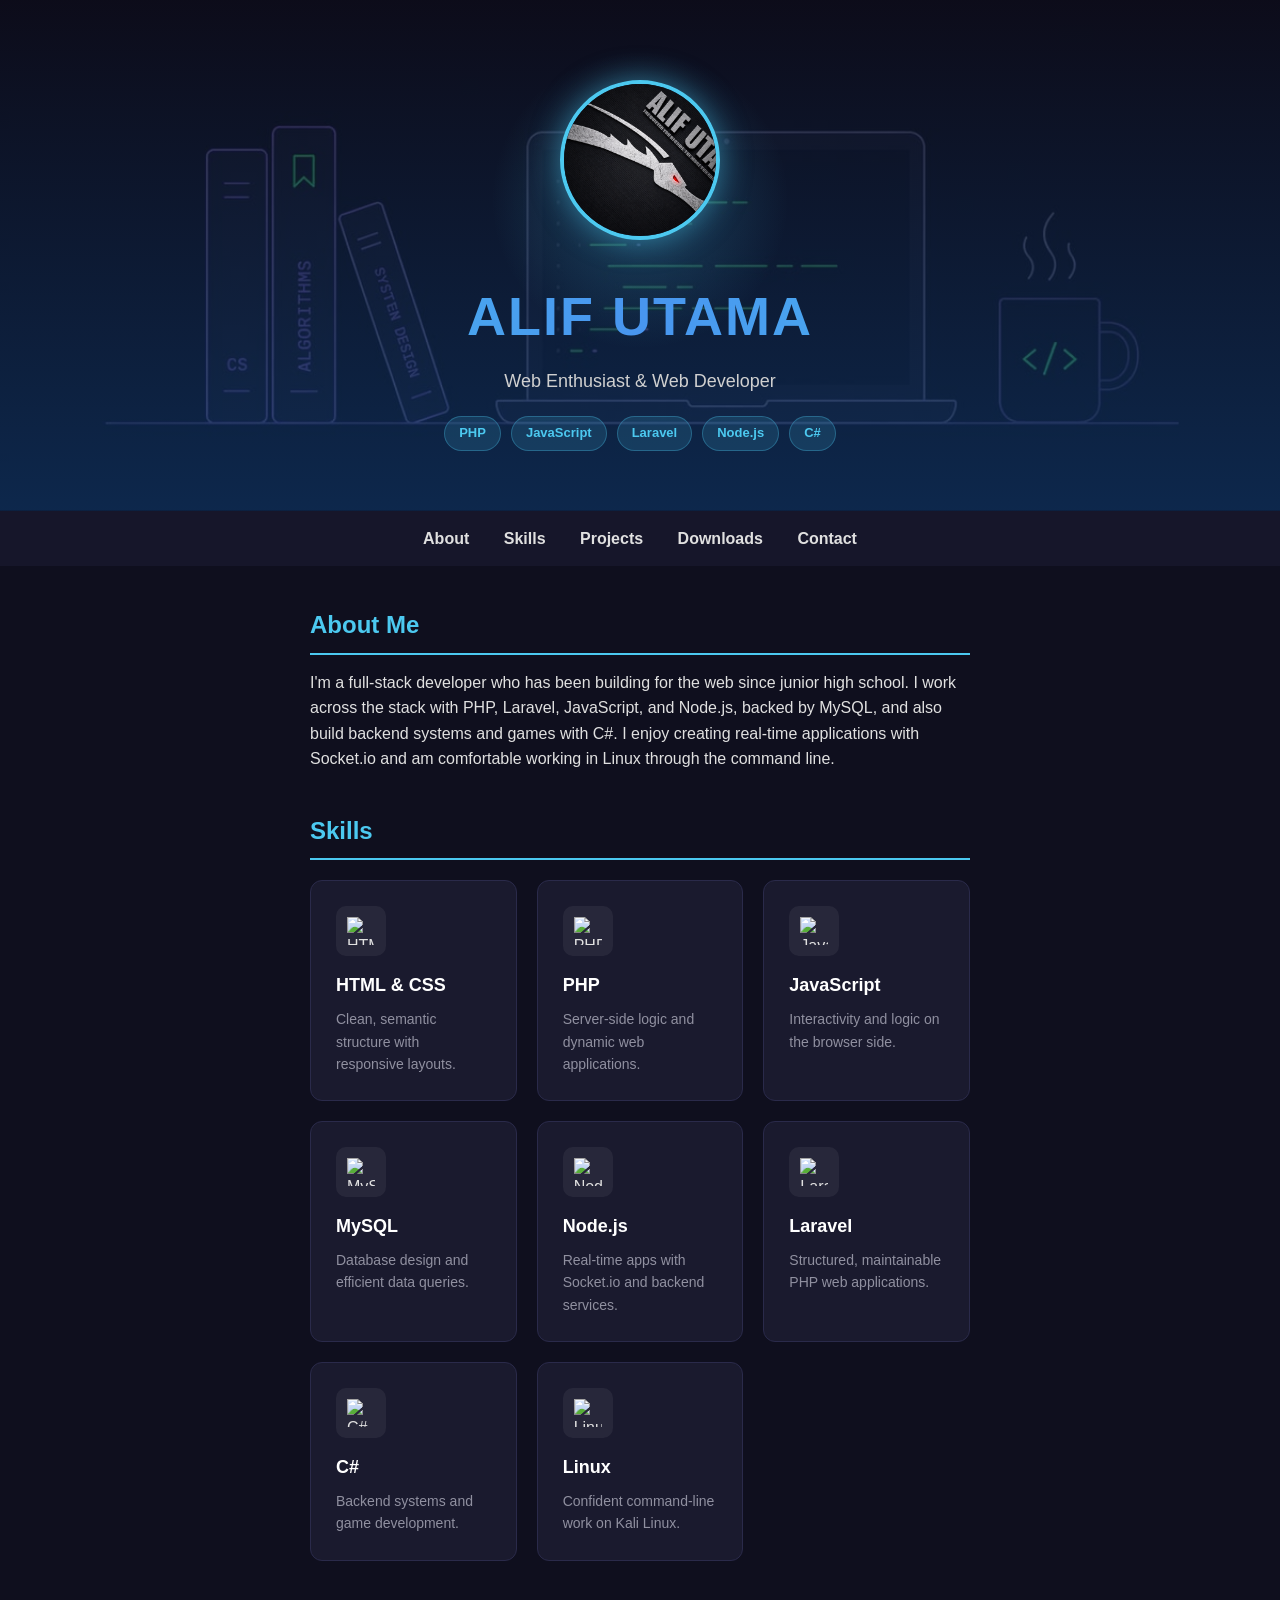
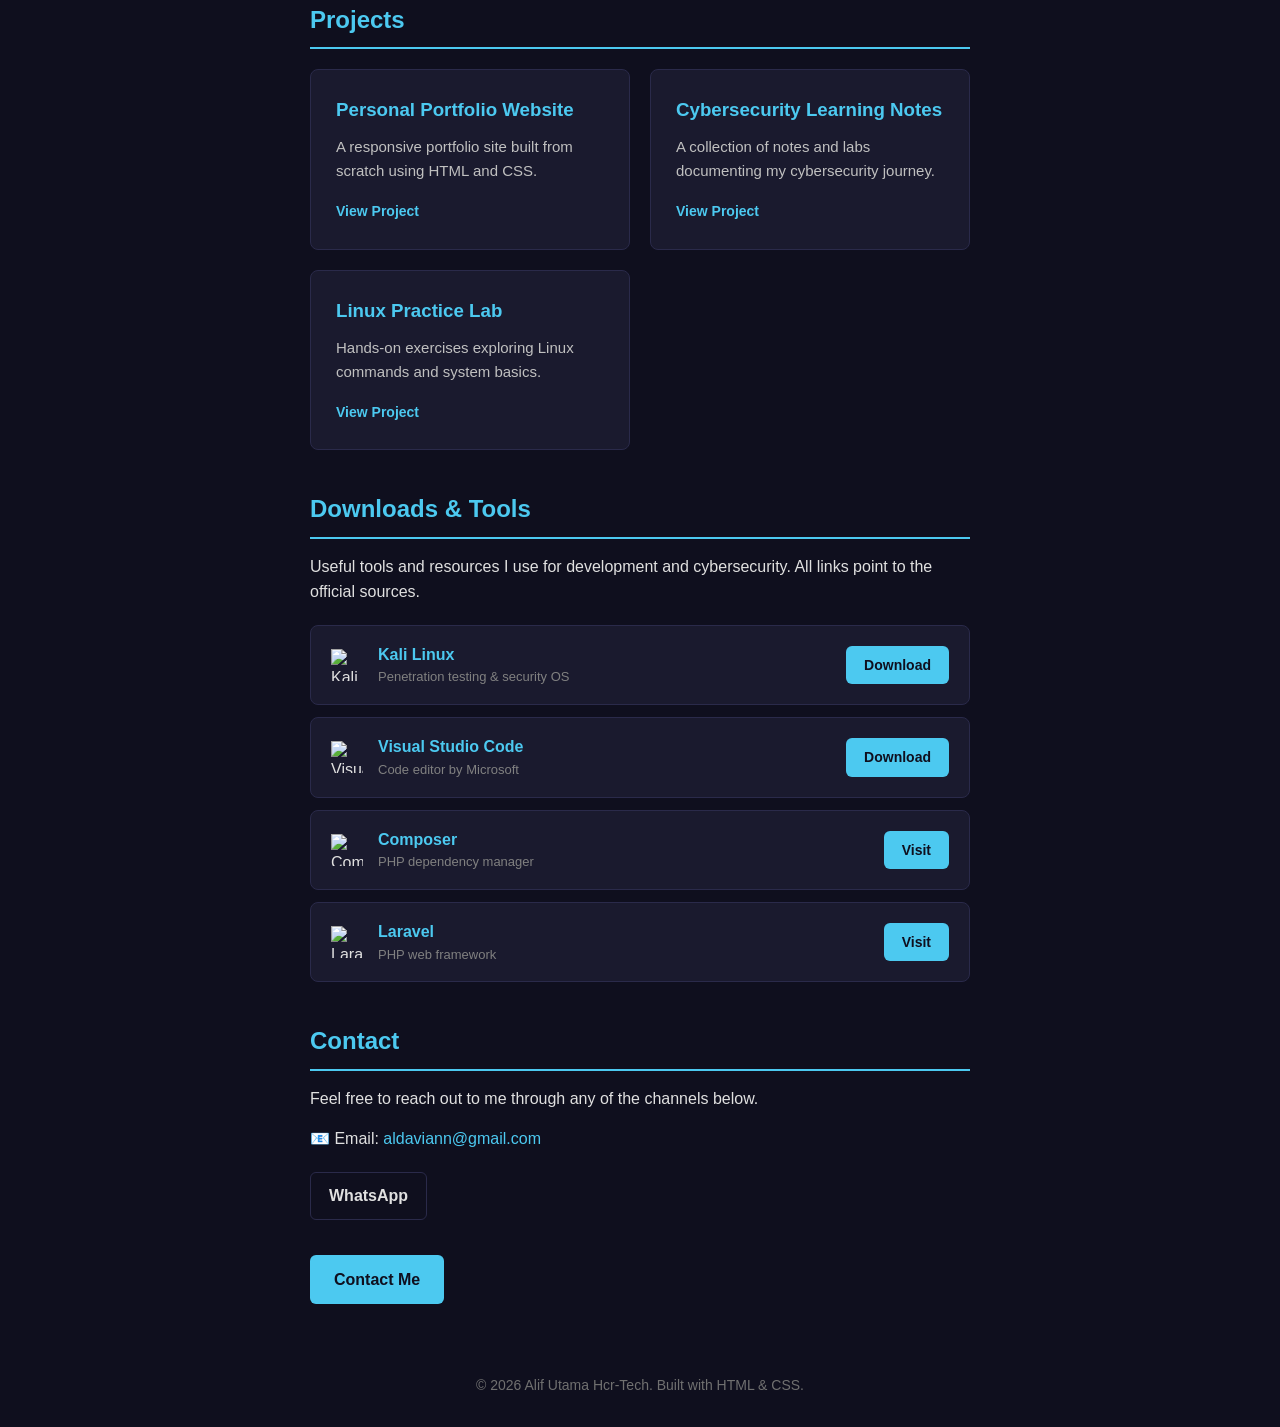
==== index.html @ 962abf38 "Initial commit: portfolio website" ====
<!DOCTYPE html>
<html lang="en">

<head>
    <meta charset="UTF-8">
    <meta name="viewport" content="width=device-width, initial-scale=1.0">
    <meta name="description"
        content="Portfolio of Alif Utama, a web developer and cybersecurity enthusiast. Explore my projects and skills.">
    <meta name="author" content="Alif Utama">
    <title>Alif Utama Hcr-Tech | Portofolio</title>
    <link rel="icon" href="favicon.png" type="image/png">
    <link rel="stylesheet" href="style.css">
</head>

<body>
      <header>
        <img src="profile.png" alt="Alif Utama profile photo" class="profile-pic">
        <h1>ALIF UTAMA</h1>
        <p class="subtitle">Web Enthusiast & Web Developer</p>
        <div class="tech-badges">
            <span>PHP</span>
            <span>JavaScript</span>
            <span>Laravel</span>
            <span>Node.js</span>
            <span>C#</span>
        </div>
    </header>

    <nav>
        <a href="#about">About</a>
        <a href="#skills">Skills</a>
        <a href="#projects">Projects</a>
        <a href="#downloads">Downloads</a>
        <a href="#contact">Contact</a>
    </nav>

            <section id="about">
        <h2>About Me</h2>
        <p>I'm a full-stack developer who has been building for the web since junior high school. I work across the stack with PHP, Laravel, JavaScript, and Node.js, backed by MySQL, and also build backend systems and games with C#. I enjoy creating real-time applications with Socket.io and am comfortable working in Linux through the command line.</p>
    </section>

          <section id="skills">
        <h2>Skills</h2>
        <div class="skill-grid">
            <a href="html-css.html" class="skill-card">
                <div class="skill-icon">
                    <img src="https://cdn.simpleicons.org/html5" alt="HTML & CSS">
                </div>
                <h3>HTML & CSS</h3>
                <p>Clean, semantic structure with responsive layouts.</p>
            </a>
            <a href="php.html" class="skill-card">
                <div class="skill-icon">
                    <img src="https://cdn.simpleicons.org/php" alt="PHP">
                </div>
                <h3>PHP</h3>
                <p>Server-side logic and dynamic web applications.</p>
            </a>
            <a href="javascript.html" class="skill-card">
                <div class="skill-icon">
                    <img src="https://cdn.simpleicons.org/javascript" alt="JavaScript">
                </div>
                <h3>JavaScript</h3>
                <p>Interactivity and logic on the browser side.</p>
            </a>
            <a href="mysql.html" class="skill-card">
                <div class="skill-icon">
                    <img src="https://cdn.simpleicons.org/mysql" alt="MySQL">
                </div>
                <h3>MySQL</h3>
                <p>Database design and efficient data queries.</p>
            </a>
            <a href="nodejs.html" class="skill-card">
                <div class="skill-icon">
                    <img src="https://cdn.simpleicons.org/nodedotjs" alt="Node.js">
                </div>
                <h3>Node.js</h3>
                <p>Real-time apps with Socket.io and backend services.</p>
            </a>
            <a href="laravel.html" class="skill-card">
                <div class="skill-icon">
                    <img src="https://cdn.simpleicons.org/laravel" alt="Laravel">
                </div>
                <h3>Laravel</h3>
                <p>Structured, maintainable PHP web applications.</p>
            </a>
            <a href="csharp.html" class="skill-card">
                <div class="skill-icon">
                    <img src="https://cdn.simpleicons.org/sharp" alt="C#">
                </div>
                <h3>C#</h3>
                <p>Backend systems and game development.</p>
            </a>
            <a href="linux.html" class="skill-card">
                <div class="skill-icon">
                    <img src="https://cdn.simpleicons.org/linux" alt="Linux">
                </div>
                <h3>Linux</h3>
                <p>Confident command-line work on Kali Linux.</p>
            </a>
        </div>
    </section>

    <section id="projects">
        <h2>Projects</h2>
        <div class="project-grid">
            <div class="project-card">
                <h3>Personal Portfolio Website</h3>
                <p>A responsive portfolio site built from scratch using HTML and CSS.</p>
                <a href="#" class="project-link">View Project</a>
            </div>
            <div class="project-card">
                <h3>Cybersecurity Learning Notes</h3>
                <p>A collection of notes and labs documenting my cybersecurity journey.</p>
                <a href="#" class="project-link">View Project</a>
            </div>
            <div class="project-card">
                <h3>Linux Practice Lab</h3>
                <p>Hands-on exercises exploring Linux commands and system basics.</p>
                <a href="#" class="project-link">View Project</a>
            </div>
        </div>
    </section>

    <section id="downloads">
        <h2>Downloads & Tools</h2>
        <p>Useful tools and resources I use for development and cybersecurity. All links point to the official sources.</p>

        <div class="file-list">
            <div class="file-item">
                <div class="file-info">
                    <img src="https://cdn.simpleicons.org/kalilinux" alt="Kali Linux" class="file-icon-img">
                    <div>
                        <p class="file-name">Kali Linux</p>
                        <p class="file-date">Penetration testing & security OS</p>
                    </div>
                </div>
                <a href="https://www.kali.org/get-kali/" target="_blank" class="download-btn">Download</a>
            </div>

            <div class="file-item">
                <div class="file-info">
                    <img src="https://cdn.simpleicons.org/vscodium" alt="Visual Studio Code" class="file-icon-img">
                    <div>
                        <p class="file-name">Visual Studio Code</p>
                        <p class="file-date">Code editor by Microsoft</p>
                    </div>
                </div>
                <a href="https://code.visualstudio.com/download" target="_blank" class="download-btn">Download</a>
            </div>

            <div class="file-item">
                <div class="file-info">
                    <img src="https://cdn.simpleicons.org/composer" alt="Composer" class="file-icon-img">
                    <div>
                        <p class="file-name">Composer</p>
                        <p class="file-date">PHP dependency manager</p>
                    </div>
                </div>
                <a href="https://getcomposer.org/download/" target="_blank" class="download-btn">Visit</a>
            </div>

            <div class="file-item">
                <div class="file-info">
                    <img src="https://cdn.simpleicons.org/laravel" alt="Laravel" class="file-icon-img">
                    <div>
                        <p class="file-name">Laravel</p>
                        <p class="file-date">PHP web framework</p>
                    </div>
                </div>
                <a href="https://laravel.com/docs" target="_blank" class="download-btn">Visit</a>
            </div>
        </div>
    </section>

    <section id="contact">
        <h2>Contact</h2>
        <p>Feel free to reach out to me through any of the channels below.</p>

        <div class="contact-info">
            <p>📧 Email: <a href="mailto:aldaviann@gmail.com">aldaviann@gmail.com</a></p>
        </div>

        <div class="social-links">
            <a href="https://wa.me/601113302426" target="_blank">WhatsApp</a>
        </div>

        <a href="mailto:aldaviann@gmail.com" class="button">Contact Me</a>
    </section>

    <footer>
        <p>&copy; <span id="year"></span> Alif Utama Hcr-Tech. Built with HTML & CSS.</p>
    </footer>

        <script>
        document.getElementById("year").textContent = new Date().getFullYear();

        const revealElements = document.querySelectorAll("section");
        revealElements.forEach(el => el.classList.add("reveal"));

        const observer = new IntersectionObserver((entries) => {
            entries.forEach(entry => {
                if (entry.isIntersecting) {
                    entry.target.classList.add("visible");
                } else {
                    entry.target.classList.remove("visible");
                }
            });
        }, { threshold: 0.15 });

        revealElements.forEach(el => observer.observe(el));
    </script>
</body>

</html>
---- style.css ----
html {
    scroll-behavior: smooth;
}
* {
    margin: 0;
    padding: 0;
    box-sizing: border-box;
}

body {
    font-family: Arial, sans-serif;
    background-color: #0f0f1e;
    color: #e0e0e0;
    line-height: 1.6;
}

header {
    background: linear-gradient(rgba(15, 15, 30, 0.7), rgba(15, 51, 96, 0.75)), url("header-bg.png");
    background-size: cover;
    background-position: center;
    text-align: center;
    padding: 80px 20px 60px;
    position: relative;
    overflow: hidden;
    animation: fadeIn 1s ease;
}

header::before {
    content: "";
    position: absolute;
    top: 50px;
    left: 50%;
    transform: translateX(-50%);
    width: 300px;
    height: 300px;
    background: radial-gradient(circle, rgba(76, 201, 240, 0.25) 0%, transparent 70%);
    pointer-events: none;
}

.profile-pic {
    width: 160px;
    height: 160px;
    border-radius: 50%;
    object-fit: cover;
    border: 4px solid #4cc9f0;
    margin-bottom: 25px;
    position: relative;
    box-shadow: 0 0 30px rgba(76, 201, 240, 0.5);
    transition: transform 0.3s ease;
}

.profile-pic:hover {
    transform: scale(1.05);
}

header h1 {
    font-size: 54px;
    font-weight: bold;
    background: linear-gradient(90deg, #4cc9f0, #4895ef, #4cc9f0);
    -webkit-background-clip: text;
    background-clip: text;
    -webkit-text-fill-color: transparent;
    position: relative;
    letter-spacing: 2px;
}

.subtitle {
    color: #d0d0d0;
    font-size: 18px;
    margin-top: 8px;
    position: relative;
}

.tech-badges {
    display: flex;
    justify-content: center;
    flex-wrap: wrap;
    gap: 10px;
    margin-top: 20px;
    position: relative;
}

.tech-badges span {
    background-color: rgba(76, 201, 240, 0.15);
    color: #4cc9f0;
    padding: 6px 14px;
    border-radius: 20px;
    font-size: 13px;
    font-weight: bold;
    border: 1px solid rgba(76, 201, 240, 0.3);
    transition: background-color 0.2s, transform 0.2s;
}

.tech-badges span:hover {
    background-color: rgba(76, 201, 240, 0.3);
    transform: translateY(-2px);
}

nav {
    background-color: #16162a;
    text-align: center;
    padding: 15px;
    position: sticky;
    top: 0;
    z-index: 10;
}

nav a {
    color: #e0e0e0;
    text-decoration: none;
    margin: 0 15px;
    font-weight: bold;
}

nav a:hover {
    color: #4cc9f0;
}

section {
    max-width: 700px;
    margin: 40px auto;
    padding: 0 20px;
}

h2 {
    color: #4cc9f0;
    border-bottom: 2px solid #4cc9f0;
    padding-bottom: 8px;
    margin-bottom: 15px;
}

.skill-grid {
    display: grid;
    grid-template-columns: repeat(auto-fit, minmax(200px, 1fr));
    gap: 20px;
    margin-top: 20px;
}

.skill-card {
    display: block;
    text-decoration: none;
    color: #e0e0e0;
    background-color: #1a1a2e;
    padding: 25px;
    border-radius: 12px;
    text-align: left;
    border: 1px solid #2a2a4a;
    transition: transform 0.2s, border-color 0.2s, box-shadow 0.2s;
}

.skill-card:hover {
    transform: translateY(-6px);
    border-color: #4cc9f0;
    box-shadow: 0 8px 20px rgba(76, 201, 240, 0.15);
}

.skill-icon {
    display: inline-flex;
    align-items: center;
    justify-content: center;
    width: 50px;
    height: 50px;
    background-color: rgba(255, 255, 255, 0.06);
    border-radius: 10px;
    margin-bottom: 15px;
}

.skill-icon img {
    width: 28px;
    height: 28px;
    object-fit: contain;
}

.skill-card h3 {
    color: #ffffff;
    font-size: 18px;
    margin-bottom: 8px;
}

.skill-card p {
    color: #9090a0;
    font-size: 14px;
}

.project-grid {
    display: grid;
    grid-template-columns: repeat(auto-fit, minmax(220px, 1fr));
    gap: 20px;
    margin-top: 20px;
}

.project-card {
    background-color: #1a1a2e;
    padding: 25px;
    border-radius: 8px;
    border: 1px solid #2a2a4a;
    transition: transform 0.2s, border-color 0.2s;
}

.project-card:hover {
    transform: translateY(-5px);
    border-color: #4cc9f0;
}

.project-card h3 {
    color: #4cc9f0;
    margin-bottom: 10px;
}

.project-card p {
    color: #c0c0c0;
    font-size: 15px;
    margin-bottom: 15px;
}

.project-link {
    color: #4cc9f0;
    text-decoration: none;
    font-weight: bold;
    font-size: 14px;
}

.project-link:hover {
    text-decoration: underline;
}

.file-list {
    margin-top: 20px;
    display: flex;
    flex-direction: column;
    gap: 12px;
}

.file-item {
    background-color: #1a1a2e;
    padding: 16px 20px;
    border-radius: 8px;
    border: 1px solid #2a2a4a;
    display: flex;
    justify-content: space-between;
    align-items: center;
    transition: border-color 0.2s;
}

.file-item:hover {
    border-color: #4cc9f0;
}

.file-info {
    display: flex;
    align-items: center;
    gap: 15px;
}

.file-icon-img {
    width: 32px;
    height: 32px;
    object-fit: contain;
}

.file-name {
    color: #4cc9f0;
    font-weight: bold;
}

.file-date {
    color: #808080;
    font-size: 13px;
}

.download-btn {
    background-color: #4cc9f0;
    color: #0f0f1e;
    text-decoration: none;
    padding: 8px 18px;
    border-radius: 6px;
    font-weight: bold;
    font-size: 14px;
    transition: background-color 0.2s;
    white-space: nowrap;
}

.download-btn:hover {
    background-color: #3aa8d8;
}

.contact-info {
    margin: 15px 0;
}

.contact-info a {
    color: #4cc9f0;
    text-decoration: none;
}

.contact-info a:hover {
    text-decoration: underline;
}

.social-links {
    display: flex;
    gap: 15px;
    margin: 20px 0;
    flex-wrap: wrap;
}

.social-links a {
    color: #e0e0e0;
    text-decoration: none;
    padding: 10px 18px;
    border: 1px solid #2a2a4a;
    border-radius: 6px;
    font-weight: bold;
    transition: border-color 0.2s, color 0.2s;
}

.social-links a:hover {
    border-color: #4cc9f0;
    color: #4cc9f0;
}

.button {
    display: inline-block;
    margin-top: 15px;
    padding: 12px 24px;
    background-color: #4cc9f0;
    color: #0f0f1e;
    text-decoration: none;
    border-radius: 6px;
    font-weight: bold;
}

.button:hover {
    background-color: #3aa8d8;
}

footer {
    text-align: center;
    padding: 30px;
    color: #707070;
    font-size: 14px;
}

@keyframes fadeIn {
    from {
        opacity: 0;
        transform: translateY(20px);
    }
    to {
        opacity: 1;
        transform: translateY(0);
    }
}

.reveal {
    opacity: 0;
    transform: translateY(40px);
    transition: opacity 0.8s ease, transform 0.8s ease;
}

.reveal.visible {
    opacity: 1;
    transform: translateY(0);
}
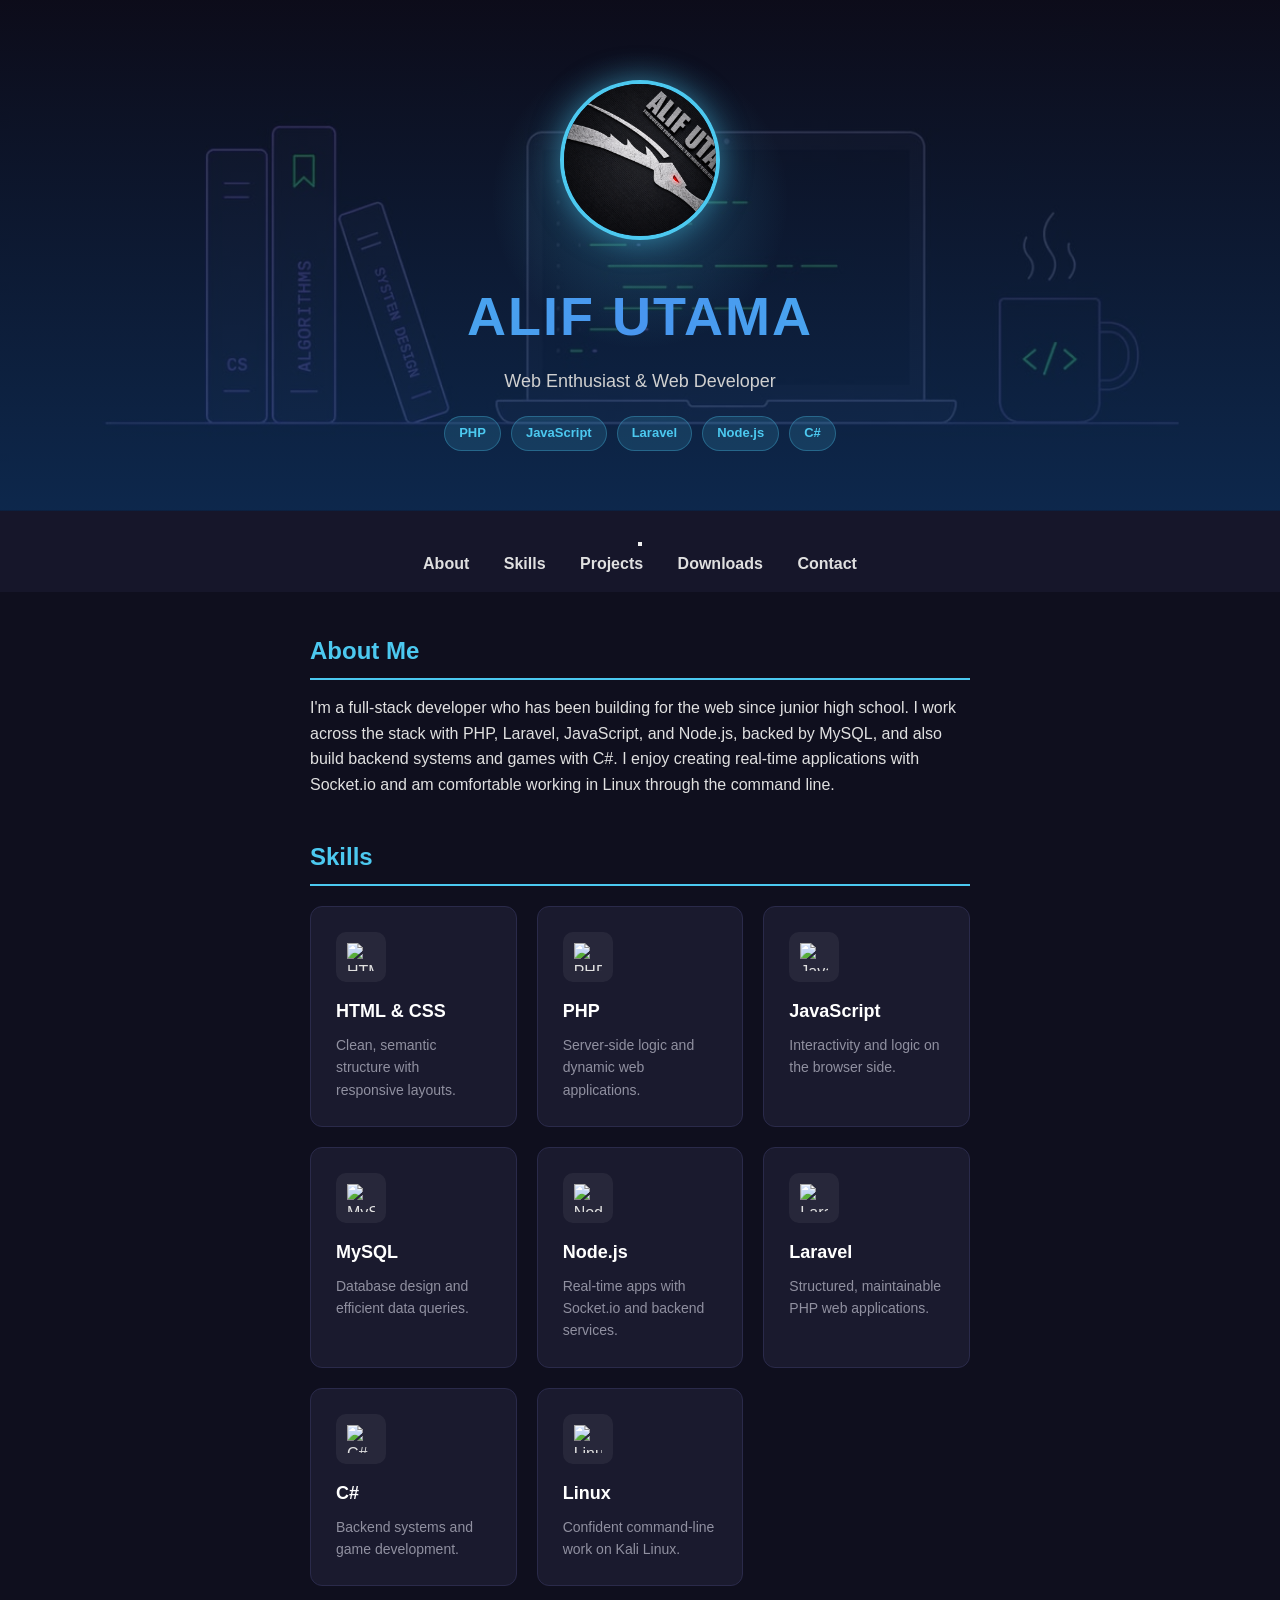
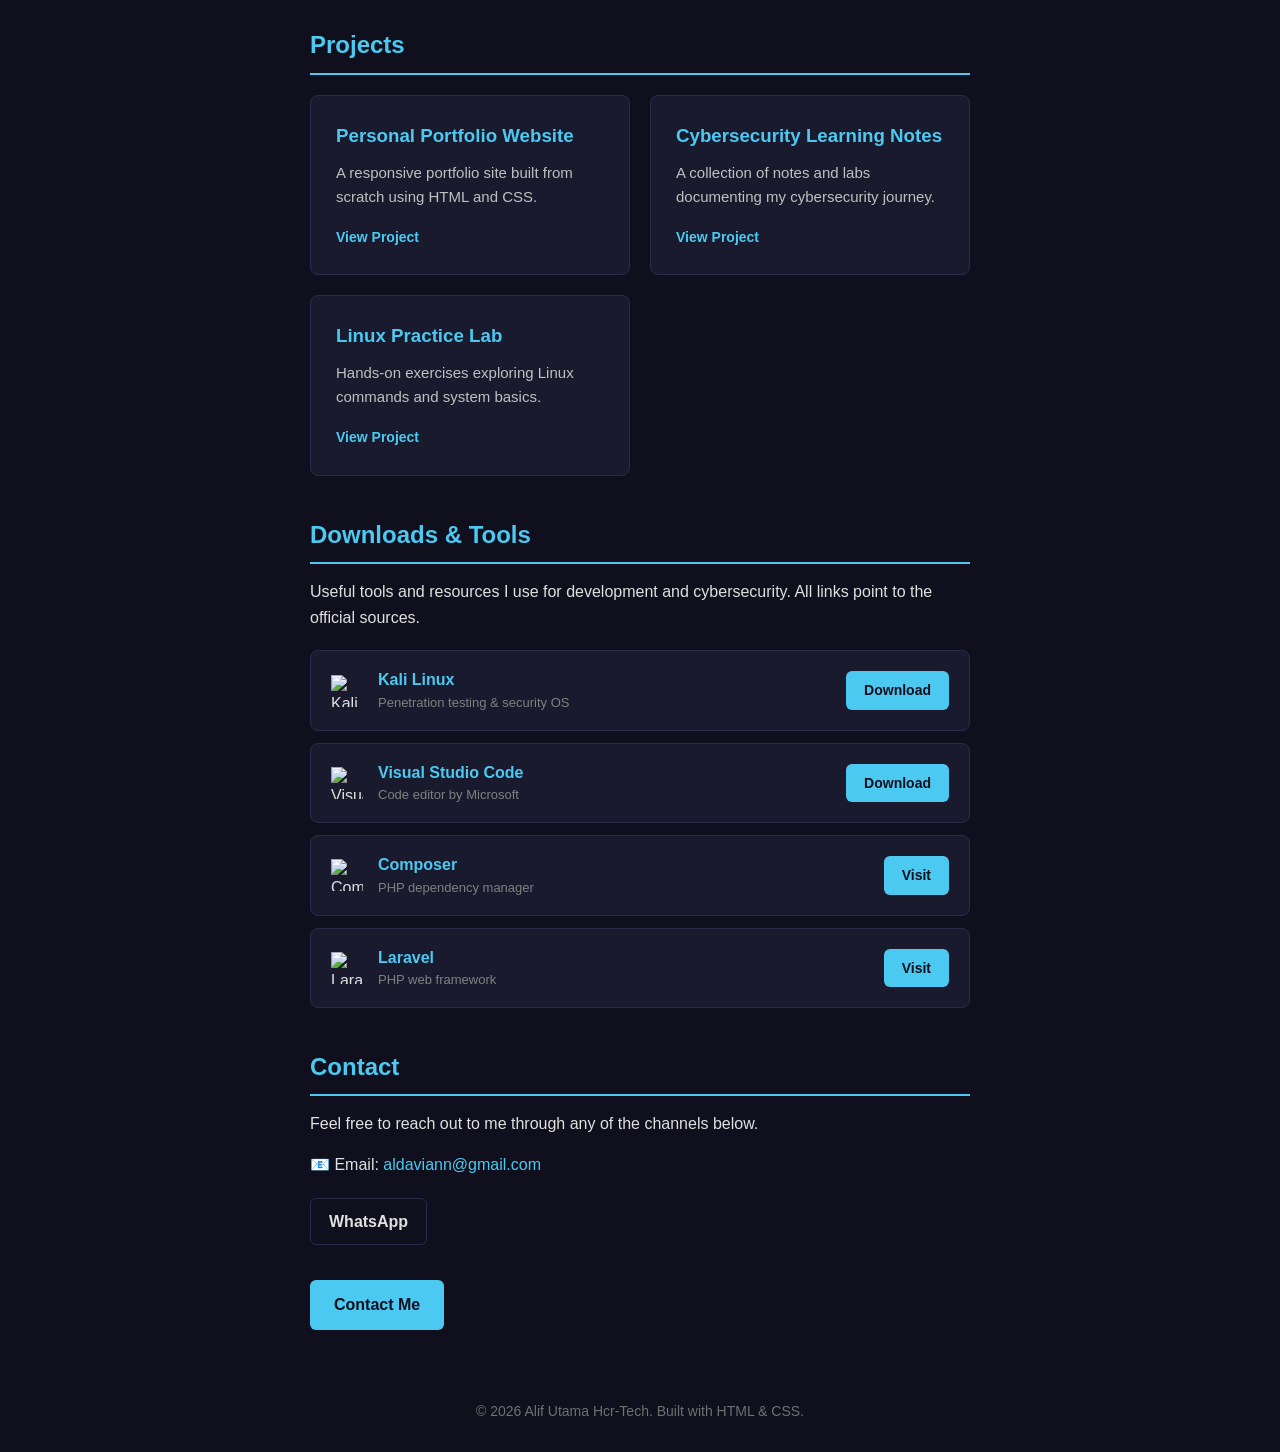
==== commit 0bb4dcc4: "add mobile hamburger menu" ====
--- a/index.html
+++ b/index.html
@@ -26,12 +26,19 @@
         </div>
     </header>
 
-    <nav>
-        <a href="#about">About</a>
-        <a href="#skills">Skills</a>
-        <a href="#projects">Projects</a>
-        <a href="#downloads">Downloads</a>
-        <a href="#contact">Contact</a>
+       <nav>
+        <button class="hamburger" id="hamburger" aria-label="Menu">
+            <span></span>
+            <span></span>
+            <span></span>
+        </button>
+        <div class="nav-links" id="navLinks">
+            <a href="#about">About</a>
+            <a href="#skills">Skills</a>
+            <a href="#projects">Projects</a>
+            <a href="#downloads">Downloads</a>
+            <a href="#contact">Contact</a>
+        </div>
     </nav>
 
             <section id="about">
@@ -192,8 +199,21 @@
         <p>&copy; <span id="year"></span> Alif Utama Hcr-Tech. Built with HTML & CSS.</p>
     </footer>
 
-        <script>
+      <script>
         document.getElementById("year").textContent = new Date().getFullYear();
+
+        const hamburger = document.getElementById("hamburger");
+        const navLinks = document.getElementById("navLinks");
+
+        hamburger.addEventListener("click", () => {
+            navLinks.classList.toggle("active");
+        });
+
+        navLinks.querySelectorAll("a").forEach(link => {
+            link.addEventListener("click", () => {
+                navLinks.classList.remove("active");
+            });
+        });
 
         const revealElements = document.querySelectorAll("section");
         revealElements.forEach(el => el.classList.add("reveal"));
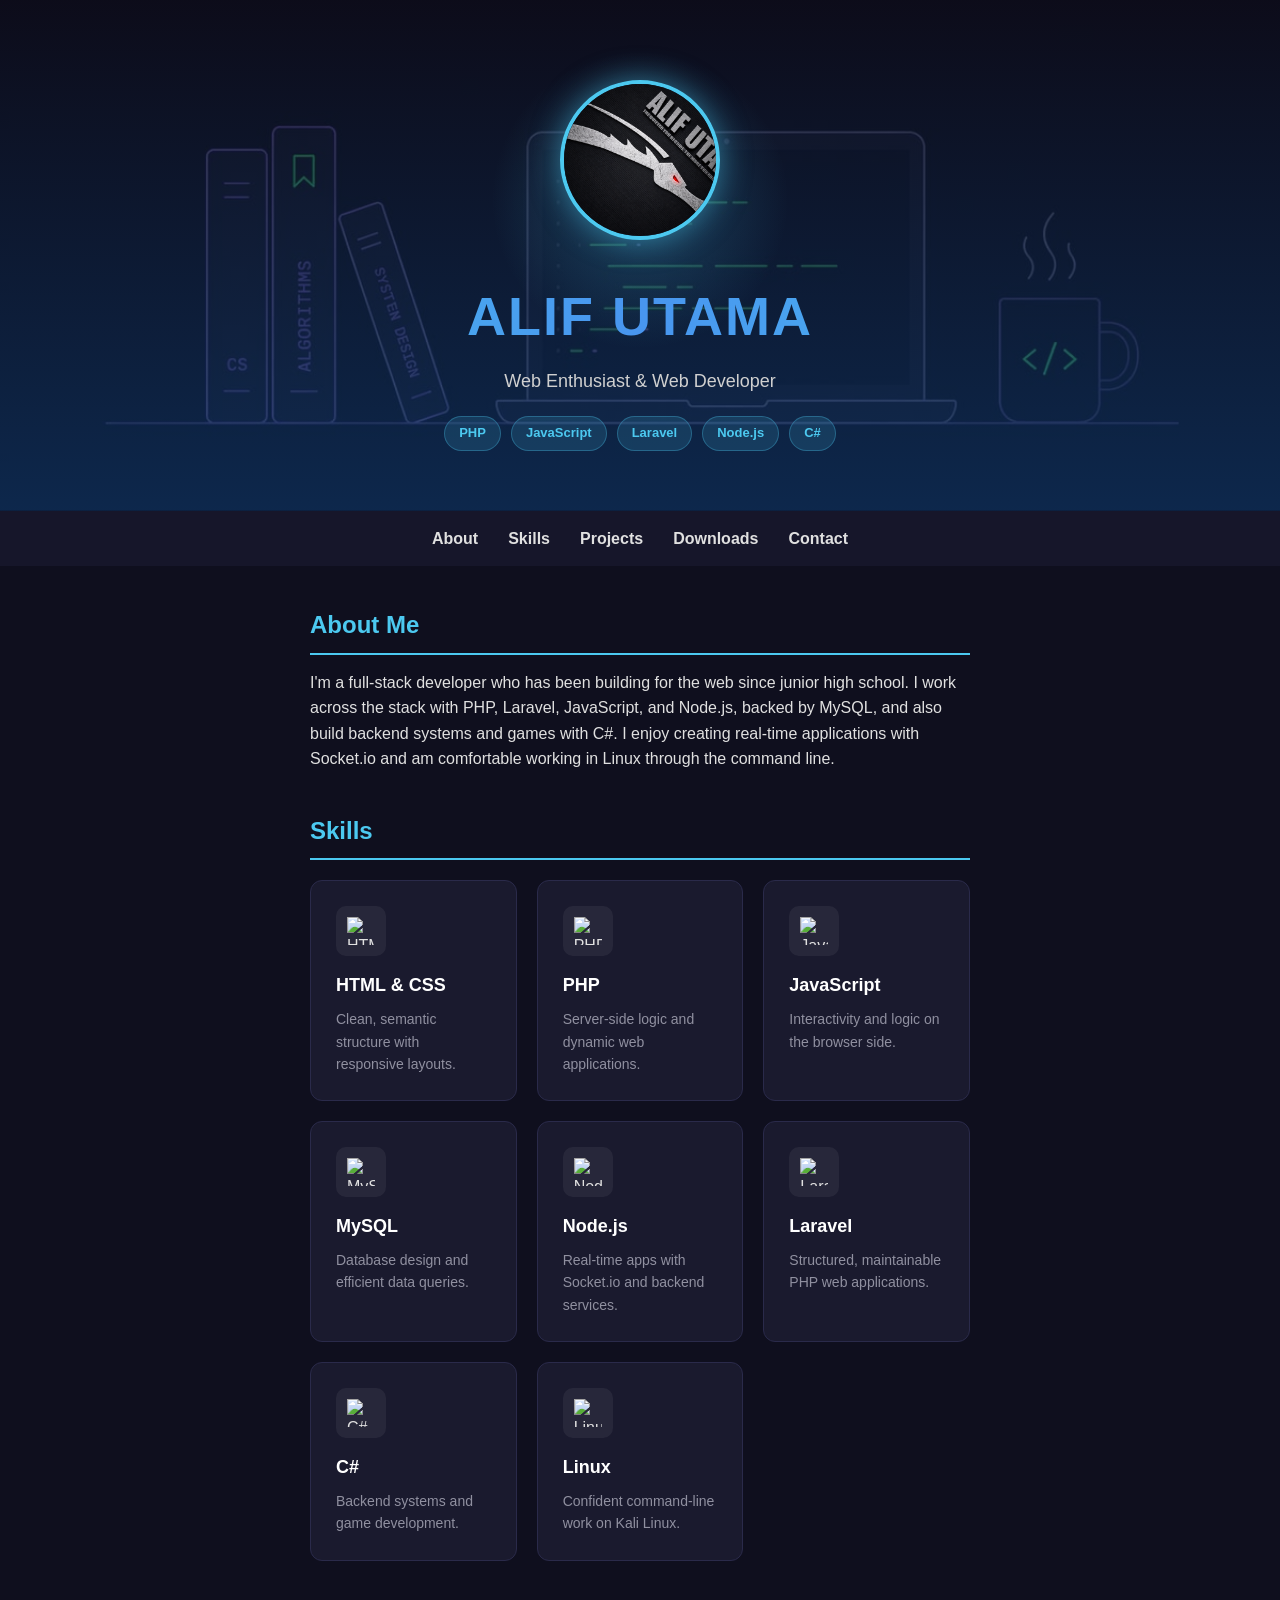
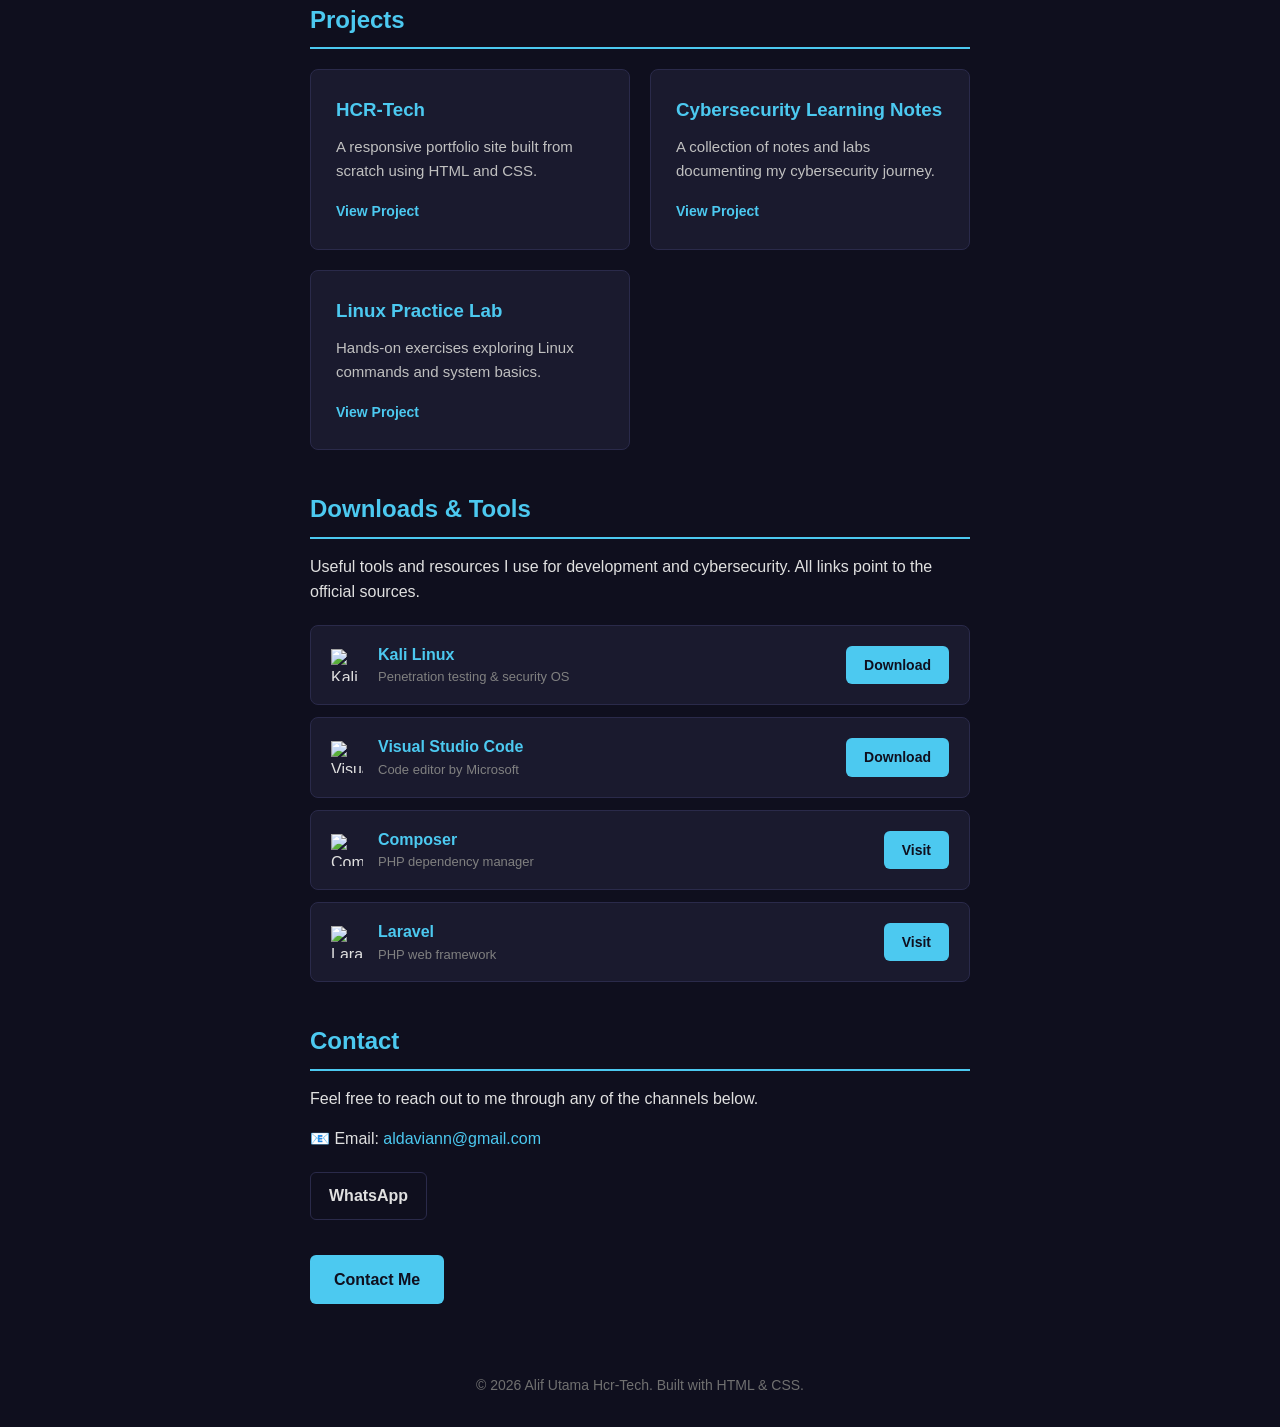
==== commit b8237a98: "add project link" ====
--- a/index.html
+++ b/index.html
@@ -112,9 +112,9 @@
         <h2>Projects</h2>
         <div class="project-grid">
             <div class="project-card">
-                <h3>Personal Portfolio Website</h3>
+                <h3>HCR-Tech</h3>
                 <p>A responsive portfolio site built from scratch using HTML and CSS.</p>
-                <a href="#" class="project-link">View Project</a>
+                <a href="https://repository.hcr-tech.com/project/" target="_blank" class="project-link">View Project</a>
             </div>
             <div class="project-card">
                 <h3>Cybersecurity Learning Notes</h3>
--- a/style.css
+++ b/style.css
@@ -98,22 +98,49 @@
 
 nav {
     background-color: #16162a;
-    text-align: center;
     padding: 15px;
     position: sticky;
     top: 0;
-    z-index: 10;
-}
-
-nav a {
+    z-index: 100;
+}
+
+.nav-links {
+    display: flex;
+    justify-content: center;
+    flex-wrap: wrap;
+}
+
+.nav-links a {
     color: #e0e0e0;
     text-decoration: none;
     margin: 0 15px;
     font-weight: bold;
 }
 
-nav a:hover {
-    color: #4cc9f0;
+.nav-links a:hover {
+    color: #4cc9f0;
+}
+
+.hamburger {
+    display: none;
+    flex-direction: column;
+    justify-content: space-between;
+    width: 28px;
+    height: 20px;
+    background: none;
+    border: none;
+    cursor: pointer;
+    padding: 0;
+    margin: 0 auto;
+}
+
+.hamburger span {
+    display: block;
+    width: 100%;
+    height: 3px;
+    background-color: #e0e0e0;
+    border-radius: 2px;
+    transition: all 0.3s ease;
 }
 
 section {
@@ -354,11 +381,75 @@
 
 .reveal {
     opacity: 0;
-    transform: translateY(40px);
-    transition: opacity 0.8s ease, transform 0.8s ease;
+    transform: translateY(80px);
+    transition: opacity 1s ease, transform 1s ease;
 }
 
 .reveal.visible {
     opacity: 1;
     transform: translateY(0);
+}
+
+@media (max-width: 600px) {
+    .hamburger {
+        display: flex;
+    }
+
+    .nav-links {
+        display: none;
+        flex-direction: column;
+        align-items: center;
+        gap: 15px;
+        margin-top: 15px;
+    }
+
+    .nav-links.active {
+        display: flex;
+    }
+
+    .nav-links a {
+        margin: 0;
+        font-size: 16px;
+    }
+
+    header h1 {
+        font-size: 38px;
+    }
+
+    .subtitle {
+        font-size: 16px;
+    }
+
+    section {
+        margin: 30px auto;
+    }
+
+    .skill-grid {
+        grid-template-columns: repeat(2, 1fr);
+        gap: 12px;
+    }
+
+    .skill-card {
+        padding: 16px;
+    }
+
+    .skill-icon {
+        width: 40px;
+        height: 40px;
+        margin-bottom: 10px;
+    }
+
+    .skill-icon img {
+        width: 24px;
+        height: 24px;
+    }
+
+    .skill-card h3 {
+        font-size: 15px;
+        margin-bottom: 5px;
+    }
+
+    .skill-card p {
+        font-size: 12px;
+    }
 }
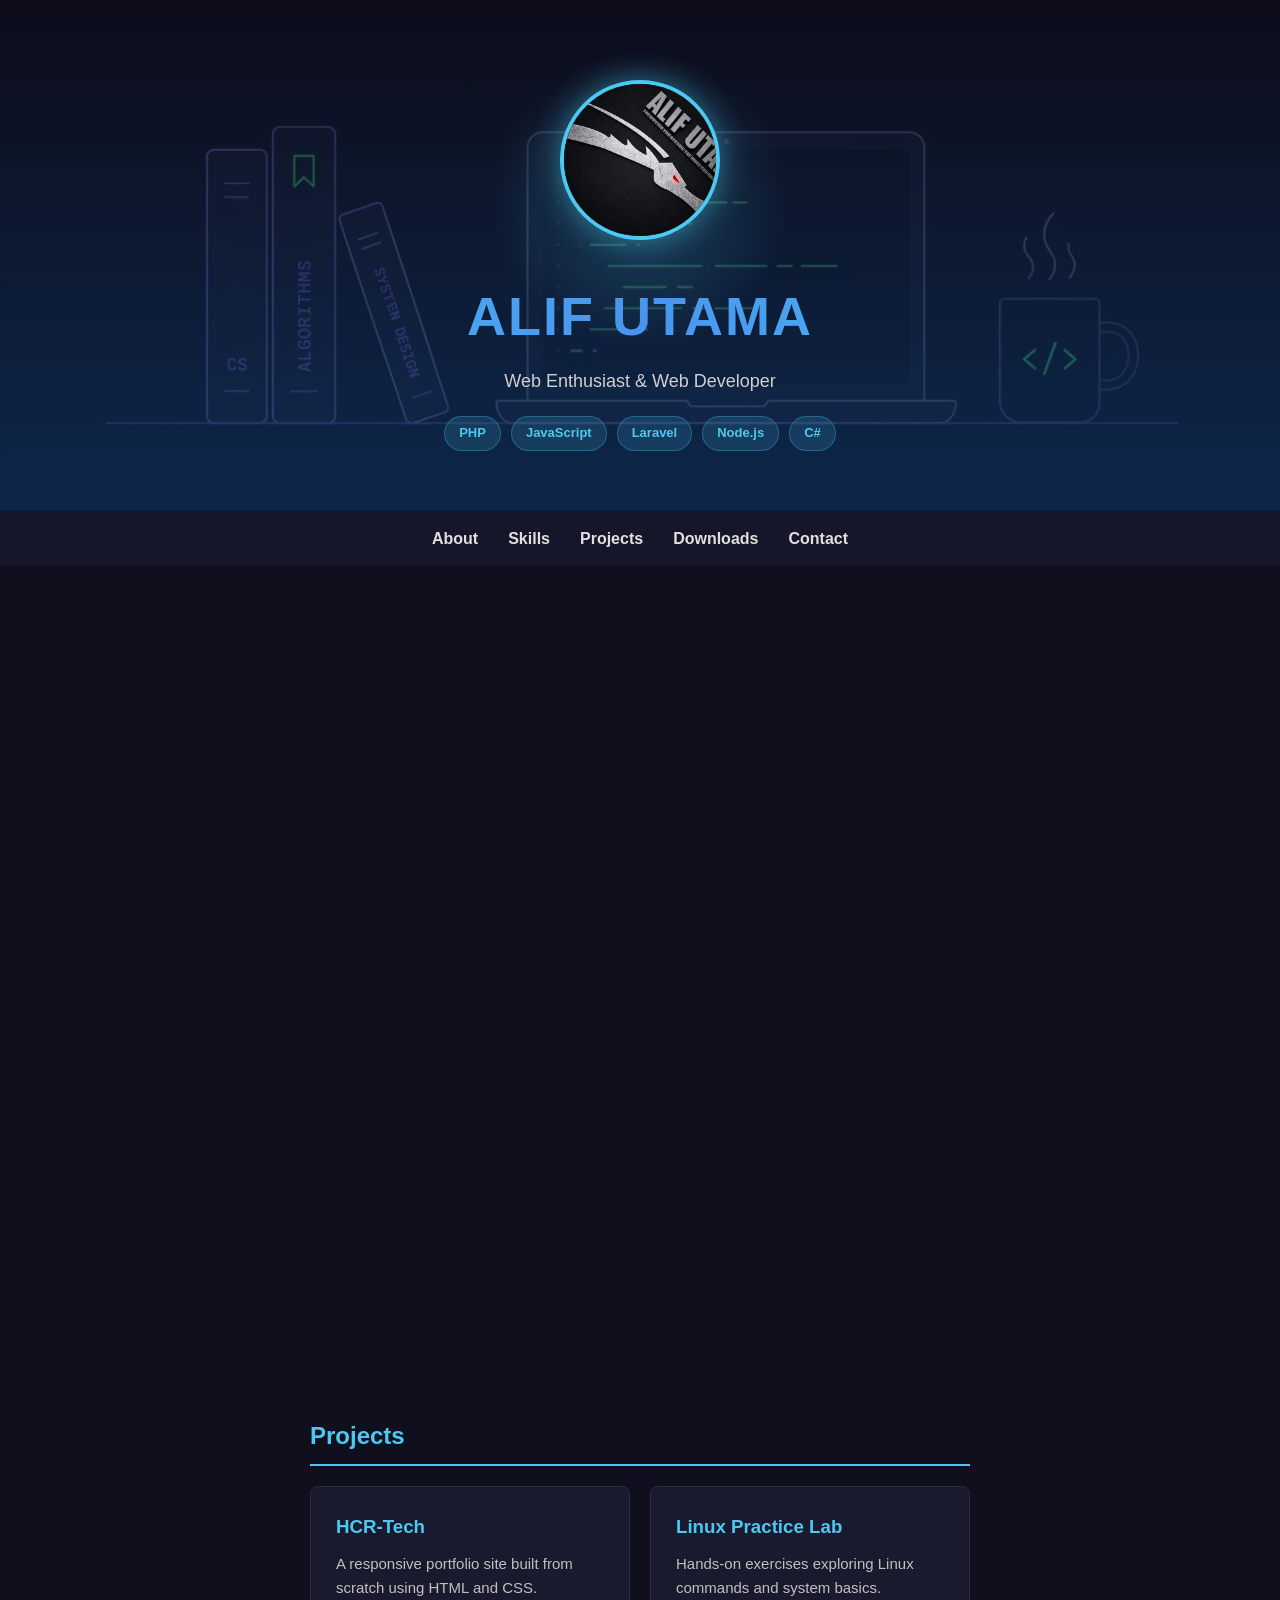
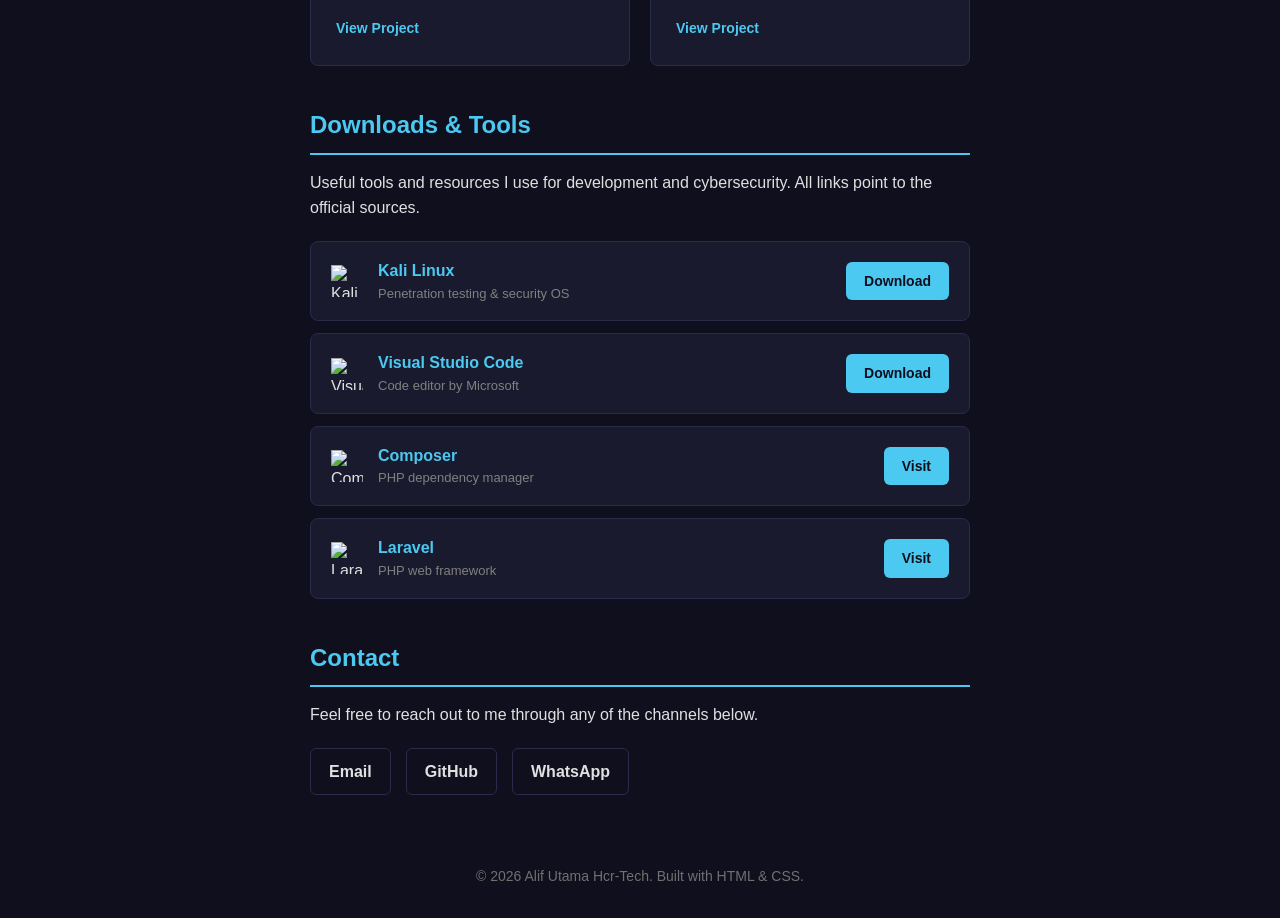
==== commit 2e57d61e: "update skills, contact, and about section" ====
--- a/index.html
+++ b/index.html
@@ -13,7 +13,7 @@
 </head>
 
 <body>
-      <header>
+    <header>
         <img src="profile.png" alt="Alif Utama profile photo" class="profile-pic">
         <h1>ALIF UTAMA</h1>
         <p class="subtitle">Web Enthusiast & Web Developer</p>
@@ -26,7 +26,7 @@
         </div>
     </header>
 
-       <nav>
+    <nav>
         <button class="hamburger" id="hamburger" aria-label="Menu">
             <span></span>
             <span></span>
@@ -41,12 +41,14 @@
         </div>
     </nav>
 
-            <section id="about">
-        <h2>About Me</h2>
-        <p>I'm a full-stack developer who has been building for the web since junior high school. I work across the stack with PHP, Laravel, JavaScript, and Node.js, backed by MySQL, and also build backend systems and games with C#. I enjoy creating real-time applications with Socket.io and am comfortable working in Linux through the command line.</p>
-    </section>
-
-          <section id="skills">
+       <section id="about">
+        <div id="aboutContent" class="about-hidden">
+            <h2>About Me</h2>
+            <p>I'm a full-stack developer who has been building for the web since junior high school. I work across the stack with PHP, Laravel, JavaScript, and Node.js, backed by MySQL, and also build backend systems and games with C#. I enjoy creating real-time applications with Socket.io and am comfortable working in Linux through the command line.</p>
+        </div>
+    </section>
+
+    <section id="skills">
         <h2>Skills</h2>
         <div class="skill-grid">
             <a href="html-css.html" class="skill-card">
@@ -97,6 +99,13 @@
                 </div>
                 <h3>C#</h3>
                 <p>Backend systems and game development.</p>
+            </a>
+            <a href="kotlin.html" class="skill-card">
+                <div class="skill-icon">
+                    <img src="https://cdn.simpleicons.org/kotlin" alt="Kotlin">
+                </div>
+                <h3>Kotlin <span class="learning-tag">Learning</span></h3>
+                <p>Currently learning Kotlin for Android development.</p>
             </a>
             <a href="linux.html" class="skill-card">
                 <div class="skill-icon">
@@ -117,14 +126,9 @@
                 <a href="https://repository.hcr-tech.com/project/" target="_blank" class="project-link">View Project</a>
             </div>
             <div class="project-card">
-                <h3>Cybersecurity Learning Notes</h3>
-                <p>A collection of notes and labs documenting my cybersecurity journey.</p>
-                <a href="#" class="project-link">View Project</a>
-            </div>
-            <div class="project-card">
                 <h3>Linux Practice Lab</h3>
                 <p>Hands-on exercises exploring Linux commands and system basics.</p>
-                <a href="#" class="project-link">View Project</a>
+                <a href="https://www.kali.org/docs/nethunter-pro/" target="_blank" class="project-link">View Project</a>
             </div>
         </div>
     </section>
@@ -184,22 +188,18 @@
         <h2>Contact</h2>
         <p>Feel free to reach out to me through any of the channels below.</p>
 
-        <div class="contact-info">
-            <p>📧 Email: <a href="mailto:aldaviann@gmail.com">aldaviann@gmail.com</a></p>
-        </div>
-
         <div class="social-links">
+            <a href="mailto:aldaviann@gmail.com">Email</a>
+            <a href="https://github.com/aldaviann-rgb" target="_blank">GitHub</a>
             <a href="https://wa.me/601113302426" target="_blank">WhatsApp</a>
         </div>
-
-        <a href="mailto:aldaviann@gmail.com" class="button">Contact Me</a>
     </section>
 
     <footer>
         <p>&copy; <span id="year"></span> Alif Utama Hcr-Tech. Built with HTML & CSS.</p>
     </footer>
 
-      <script>
+    <script>
         document.getElementById("year").textContent = new Date().getFullYear();
 
         const hamburger = document.getElementById("hamburger");
@@ -213,6 +213,13 @@
             link.addEventListener("click", () => {
                 navLinks.classList.remove("active");
             });
+        });
+
+        // Toggle bagian About saat menu "About" diklik
+        const aboutLink = document.querySelector('.nav-links a[href="#about"]');
+        const aboutContent = document.getElementById("aboutContent");
+        aboutLink.addEventListener("click", () => {
+            aboutContent.classList.toggle("about-hidden");
         });
 
         const revealElements = document.querySelectorAll("section");
--- a/style.css
+++ b/style.css
@@ -156,6 +156,10 @@
     margin-bottom: 15px;
 }
 
+.about-hidden {
+    display: none;
+}
+
 .skill-grid {
     display: grid;
     grid-template-columns: repeat(auto-fit, minmax(200px, 1fr));
@@ -209,6 +213,19 @@
     font-size: 14px;
 }
 
+.learning-tag {
+    display: inline-block;
+    font-size: 11px;
+    font-weight: bold;
+    color: #ffcf6b;
+    background-color: rgba(255, 207, 107, 0.12);
+    border: 1px solid rgba(255, 207, 107, 0.3);
+    padding: 2px 8px;
+    border-radius: 10px;
+    margin-left: 6px;
+    vertical-align: middle;
+}
+
 .project-grid {
     display: grid;
     grid-template-columns: repeat(auto-fit, minmax(220px, 1fr));
